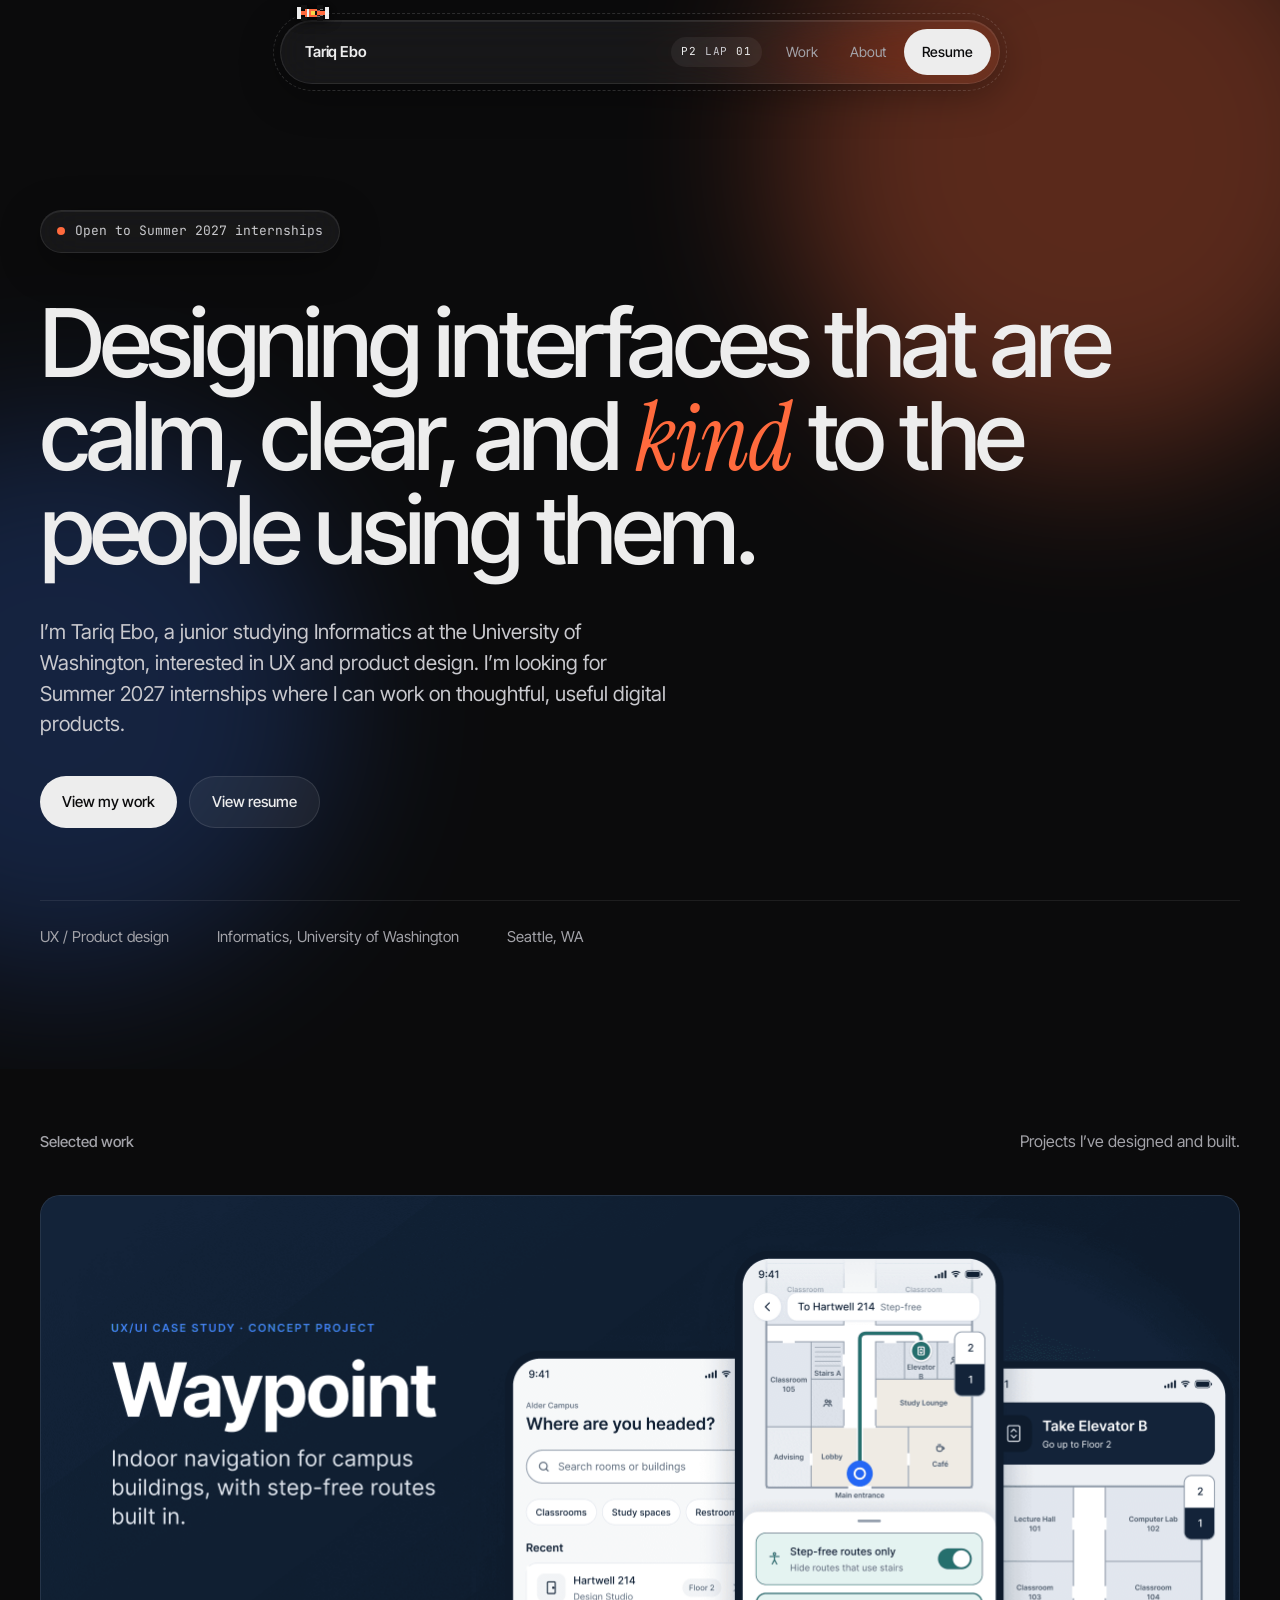
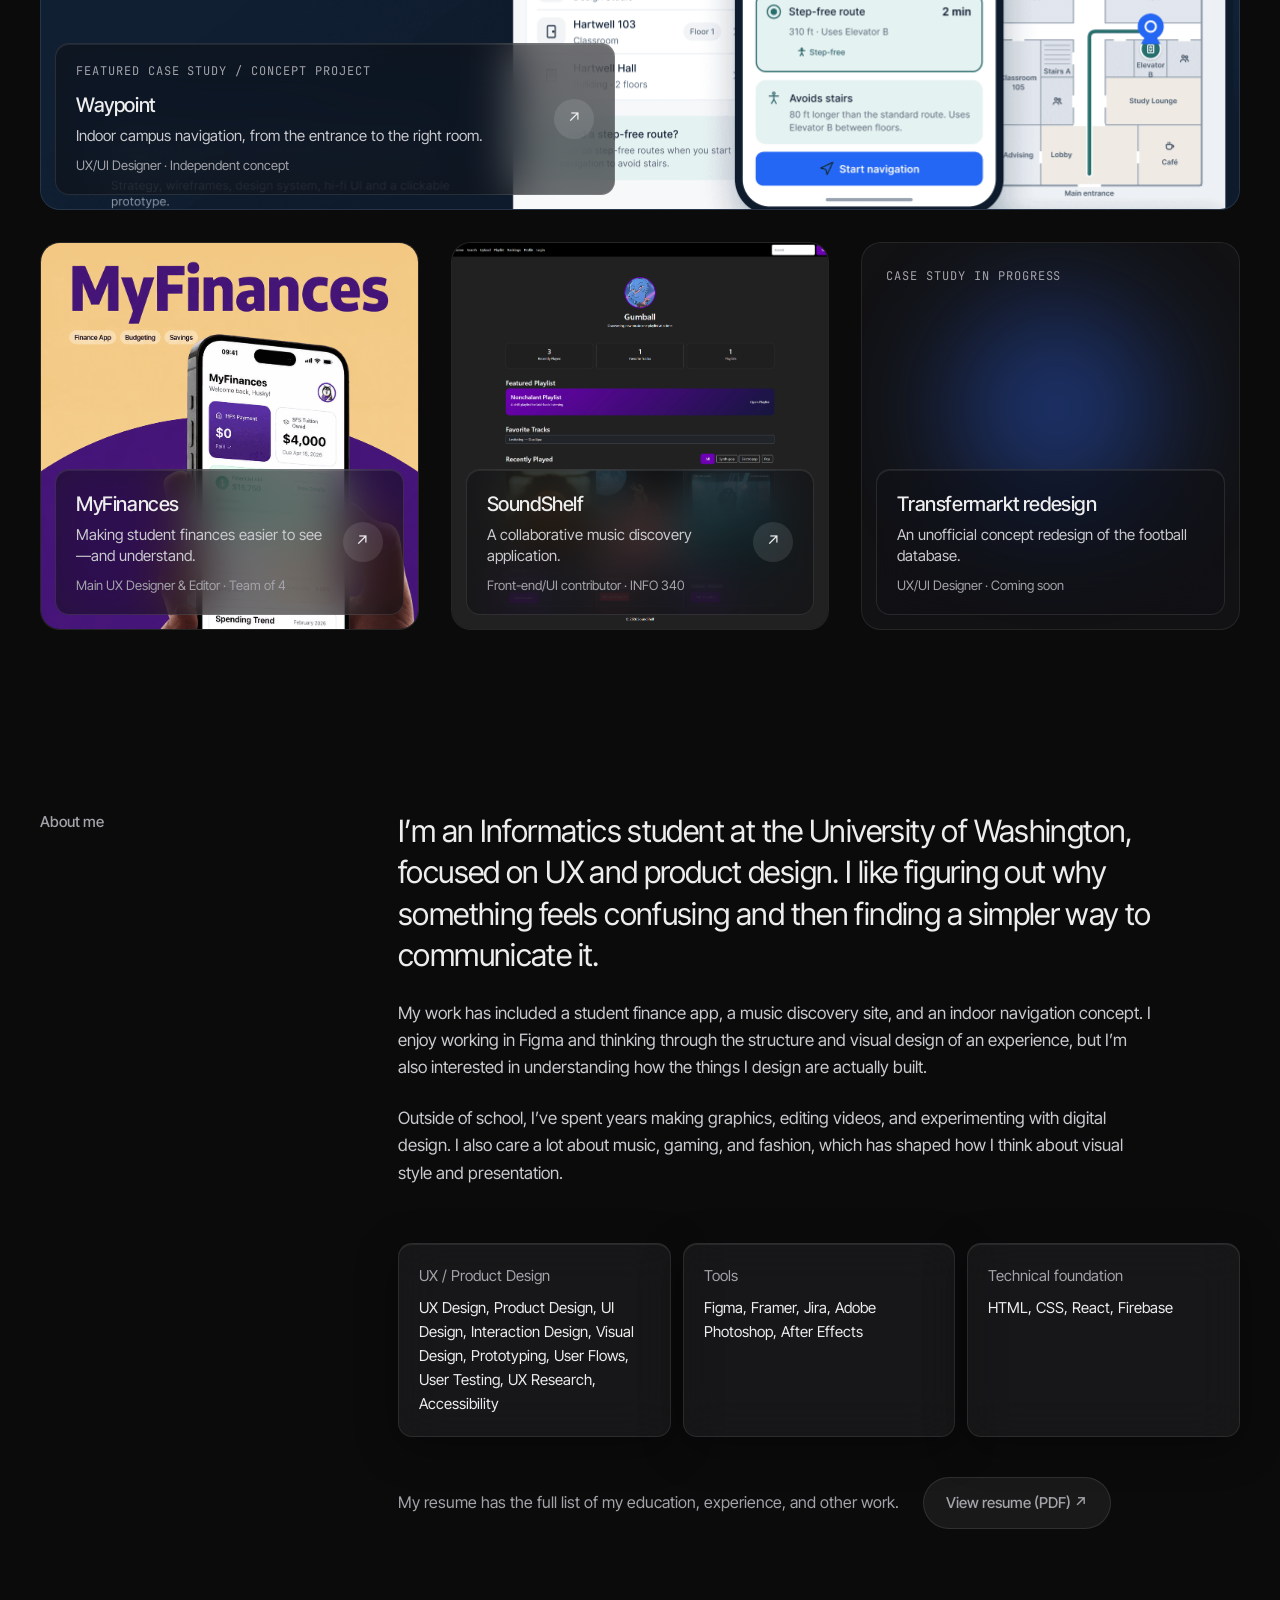
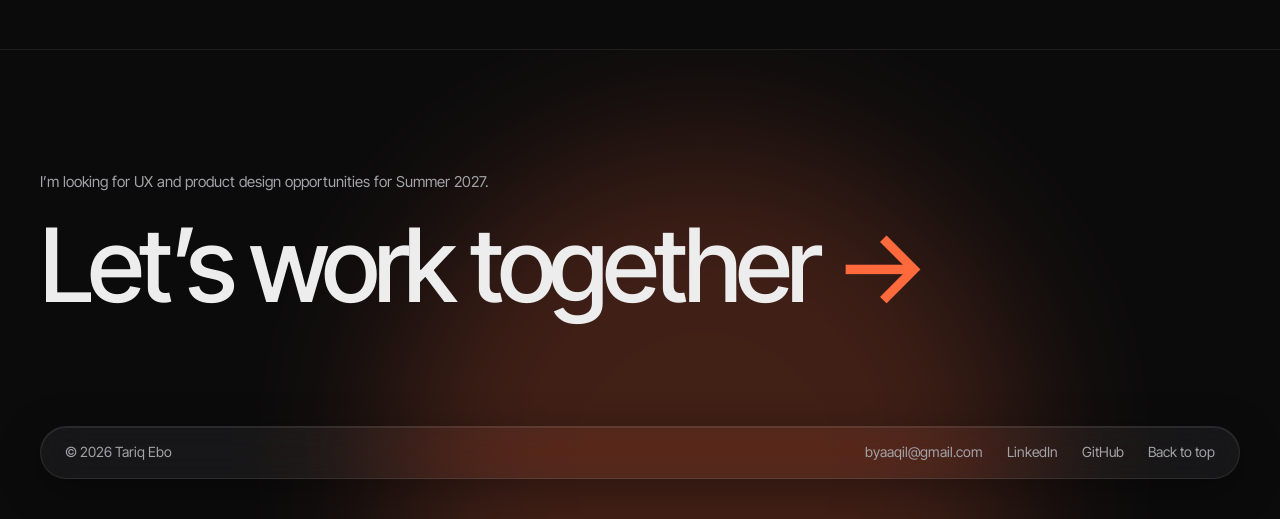
==== index.html @ 7fc63696 "Build portfolio site Plain HTML, CSS and a little JavaScript: home page, Waypoint and MyFinances cas" ====
<!doctype html>
<html lang="en">
<head>
  <meta charset="utf-8">
  <meta name="viewport" content="width=device-width, initial-scale=1">
  <title>Tariq Ebo — UX and product design</title>
  <meta name="description" content="Tariq Ebo is a UX-focused designer and Informatics student at the University of Washington. Case studies: Waypoint, MyFinances, SoundShelf.">
  <meta property="og:title" content="Tariq Ebo — UX and product design">
  <meta property="og:description" content="A UX-focused designer who makes digital products easier to understand and use.">
  <meta property="og:image" content="assets/img/waypoint/hero.png">
  <link rel="icon" href="assets/favicon.svg" type="image/svg+xml">
  <link rel="preconnect" href="https://fonts.googleapis.com">
  <link rel="preconnect" href="https://fonts.gstatic.com" crossorigin>
  <link href="https://fonts.googleapis.com/css2?family=Inter+Tight:wght@400;500;600&family=Instrument+Serif:ital@0;1&family=JetBrains+Mono:wght@400&display=swap" rel="stylesheet">
  <link rel="stylesheet" href="css/style.css">
  <script>document.documentElement.classList.add("js");</script>
</head>
<body>
  <a class="skip-link" href="#work">Skip to work</a>

  <!-- NAVIGATION (the cars are added by js/main.js) -->
  <div class="nav-shell">
    <nav class="nav glass" aria-label="Main">
      <a class="nav-brand" href="#top">Tariq Ebo</a>
      <div class="nav-links">
        <span class="lap-chip" aria-hidden="true"></span>
        <a class="text-link" href="#work">Work</a>
        <a class="text-link" href="#about">About</a>
        <a class="nav-cta" data-pit href="https://drive.google.com/file/d/1EJT7WIdHumrBzgWnmrdFnhgLevJQh3FU/view?usp=sharing" target="_blank" rel="noopener">Resume</a>
      </div>
    </nav>
  </div>

  <main id="top">
    <!-- HERO -->
    <header class="hero">
      <div class="glow-layer" aria-hidden="true">
        <div class="orb" style="top: -160px; right: -120px; width: 620px; height: 620px; background: var(--accent); opacity: 0.32"></div>
        <div class="orb" style="top: 420px; left: -220px; width: 560px; height: 560px; background: var(--blue); opacity: 0.22; animation-delay: -9s"></div>
      </div>
      <div class="wrap">
        <p class="status glass"><span class="status-dot"></span>Open to Summer 2027 internships</p>
        <h1>Designing interfaces that are calm, clear, and <span class="accent">kind</span> to the people using them.</h1>
        <p class="hero-intro">I’m Tariq Ebo, a junior studying Informatics at the University of Washington, interested in UX and product design. I’m looking for Summer 2027 internships where I can work on thoughtful, useful digital products.</p>
        <div class="hero-actions">
          <a class="btn btn-solid" href="#work">View my work</a>
          <a class="btn btn-ghost" data-pit href="https://drive.google.com/file/d/1EJT7WIdHumrBzgWnmrdFnhgLevJQh3FU/view?usp=sharing" target="_blank" rel="noopener">View resume</a>
        </div>
        <div class="hero-meta">
          <span>UX / Product design</span>
          <span>Informatics, University of Washington</span>
          <span>Seattle, WA</span>
        </div>
      </div>
    </header>

    <!-- SELECTED WORK
         To add a project: copy one <a class="card">…</a> block, change the link,
         image, and text. The first card (card-featured) is the wide one. -->
    <section class="section" id="work">
      <div class="wrap">
        <div class="section-head reveal">
          <h2>Selected work</h2>
          <p>Projects I’ve designed and built.</p>
        </div>

        <div class="work-grid">
          <a class="card card-featured reveal" href="work/waypoint.html">
            <img class="card-thumb" src="assets/img/waypoint/hero.png" width="2400" height="1350" alt="Waypoint mobile navigation concept showing three phone screens: campus search, step-free route choice and turn-by-turn indoor directions.">
            <div class="card-cap glass-strong">
              <div>
                <p class="kicker">Featured case study / Concept project</p>
                <h3 class="card-title">Waypoint</h3>
                <p class="card-text">Indoor campus navigation, from the entrance to the right room.</p>
                <p class="card-meta">UX/UI Designer · Independent concept</p>
              </div>
              <span class="card-arrow" aria-hidden="true">↗</span>
            </div>
          </a>

          <a class="card reveal" href="work/myfinances.html">
            <img class="card-thumb" src="assets/img/myfinances/cover.png" width="1007" height="1461" loading="lazy" alt="MyFinances cover: a phone showing the student finance dashboard.">
            <div class="card-cap glass-strong">
              <div>
                <h3 class="card-title">MyFinances</h3>
                <p class="card-text">Making student finances easier to see—and understand.</p>
                <p class="card-meta">Main UX Designer &amp; Editor · Team of 4</p>
              </div>
              <span class="card-arrow" aria-hidden="true">↗</span>
            </div>
          </a>

          <a class="card reveal" href="work/soundshelf.html">
            <img class="card-thumb" src="assets/img/soundshelf/profile.png" width="1920" height="1860" loading="lazy" alt="SoundShelf profile page with a listener’s avatar, activity counts, featured playlist and recently played tracks.">
            <div class="card-cap glass-strong">
              <div>
                <h3 class="card-title">SoundShelf</h3>
                <p class="card-text">A collaborative music discovery application.</p>
                <p class="card-meta">Front-end/UI contributor · INFO 340</p>
              </div>
              <span class="card-arrow" aria-hidden="true">↗</span>
            </div>
          </a>

          <!-- Transfermarkt: no case study page yet. When it's ready, change this
               <div> to <a class="card reveal" href="work/transfermarkt.html">, swap the
               glow + note for an <img class="card-thumb">, and add the arrow span. -->
          <div class="card card-soon reveal">
            <div class="card-glow" aria-hidden="true"></div>
            <p class="card-note kicker">Case study in progress</p>
            <div class="card-cap glass-strong">
              <div>
                <h3 class="card-title">Transfermarkt redesign</h3>
                <p class="card-text">An unofficial concept redesign of the football database.</p>
                <p class="card-meta">UX/UI Designer · Coming soon</p>
              </div>
            </div>
          </div>
        </div>
      </div>
    </section>

    <!-- AFTER HOURS (hidden until you have clips)
         To turn this on: delete the comment markers around the section and put
         your thumbnails in assets/img/play/.

    <section class="section" id="play">
      <div class="wrap">
        <div class="section-head reveal">
          <h2>After hours</h2>
          <p>AMVs, movie edits, and frame-by-frame animation.</p>
        </div>
        <div class="tiles">
          <figure class="shot"><img src="assets/img/play/clip-1.jpg" alt="Describe the clip"></figure>
          <figure class="shot"><img src="assets/img/play/clip-2.jpg" alt="Describe the clip"></figure>
          <figure class="shot"><img src="assets/img/play/clip-3.jpg" alt="Describe the clip"></figure>
        </div>
      </div>
    </section>
    -->

    <!-- ABOUT -->
    <section class="section" id="about">
      <div class="wrap about">
        <div class="about-label reveal">
          <h2>About me</h2>
        </div>
        <div class="about-body reveal">
          <p class="about-lead">I’m an Informatics student at the University of Washington, focused on UX and product design. I like figuring out why something feels confusing and then finding a simpler way to communicate it.</p>
          <p class="about-more">My work has included a student finance app, a music discovery site, and an indoor navigation concept. I enjoy working in Figma and thinking through the structure and visual design of an experience, but I’m also interested in understanding how the things I design are actually built.</p>
          <p class="about-more">Outside of school, I’ve spent years making graphics, editing videos, and experimenting with digital design. I also care a lot about music, gaming, and fashion, which has shaped how I think about visual style and presentation.</p>

          <div class="facts">
            <div class="fact glass">
              <div class="fact-label">UX / Product Design</div>
              <div>UX Design, Product Design, UI Design, Interaction Design, Visual Design, Prototyping, User Flows, User Testing, UX Research, Accessibility</div>
            </div>
            <div class="fact glass">
              <div class="fact-label">Tools</div>
              <div>Figma, Framer, Jira, Adobe Photoshop, After Effects</div>
            </div>
            <div class="fact glass">
              <div class="fact-label">Technical foundation</div>
              <div>HTML, CSS, React, Firebase</div>
            </div>
          </div>

          <div class="about-resume">
            <span>My resume has the full list of my education, experience, and other work.</span>
            <a class="btn btn-ghost" data-pit href="https://drive.google.com/file/d/1EJT7WIdHumrBzgWnmrdFnhgLevJQh3FU/view?usp=sharing" target="_blank" rel="noopener">View resume (PDF) ↗</a>
          </div>
        </div>
      </div>
    </section>
  </main>

  <!-- CONTACT + FOOTER -->
  <footer class="contact" id="contact">
    <div class="glow-layer" aria-hidden="true">
      <div class="orb" style="bottom: -260px; left: 30%; width: 640px; height: 640px; background: var(--accent); opacity: 0.22; animation-delay: -4s"></div>
    </div>
    <div class="wrap">
      <p class="contact-lead reveal">I’m looking for UX and product design opportunities for Summer 2027.</p>
      <a class="contact-big reveal" href="mailto:byaaqil@gmail.com">Let’s work together <span aria-hidden="true">→</span></a>
      <div class="footer-bar glass">
        <span>© 2026 Tariq Ebo</span>
        <div class="footer-links">
          <a class="text-link" href="mailto:byaaqil@gmail.com">byaaqil@gmail.com</a>
          <a class="text-link" href="https://www.linkedin.com/in/tariqebo" target="_blank" rel="noopener">LinkedIn</a>
          <a class="text-link" href="https://github.com/uhkeal" target="_blank" rel="noopener">GitHub</a>
          <a class="text-link" href="#top">Back to top</a>
        </div>
      </div>
    </div>
  </footer>

  <script src="js/main.js"></script>
</body>
</html>
---- css/style.css ----
/* ==========================================================================
   Tariq Ebo — portfolio styles
   One stylesheet for every page. Sections are in the order they appear:
   1. Design tokens (colors, fonts)   5. Home page
   2. Base                            6. Case study pages
   3. Shared pieces (glass, buttons)  7. Lightbox
   4. Navigation + the race           8. Motion + small screens
   ========================================================================== */

/* 1. Design tokens ---------------------------------------------------------
   Change a value here and it changes everywhere. --accent is the one loud
   color on the site: try #3978F6 (blue) or #C8F560 (lime). */
:root {
  --bg: #0b0b0c;
  --surface: #141416;
  --text: #ededed;
  --soft: #c9c9ce;
  --muted: #a3a3a9;
  --line: rgba(255, 255, 255, 0.08);
  --accent: #ff6a3d;
  --blue: #3978f6;

  --font-sans: "Inter Tight", system-ui, -apple-system, "Segoe UI", sans-serif;
  --font-serif: "Instrument Serif", Georgia, serif;
  --font-mono: "JetBrains Mono", ui-monospace, Menlo, monospace;

  --wrap: 1280px;
  --gutter: 40px;
  --radius: 20px;
}

/* 2. Base ------------------------------------------------------------------ */
*,
*::before,
*::after {
  box-sizing: border-box;
}

html {
  scroll-behavior: smooth;
  scroll-padding-top: 110px;
}

body {
  margin: 0;
  background: var(--bg);
  color: var(--text);
  font-family: var(--font-sans);
  font-size: 17px;
  line-height: 1.6;
  -webkit-font-smoothing: antialiased;
  overflow-x: clip;
}

img {
  max-width: 100%;
  height: auto;
  display: block;
}

a {
  color: inherit;
}

h1,
h2,
h3,
p,
ul,
ol,
figure {
  margin: 0;
}

:focus-visible {
  outline: 2px solid var(--accent);
  outline-offset: 3px;
  border-radius: 4px;
}

.wrap {
  max-width: var(--wrap);
  margin: 0 auto;
  padding: 0 var(--gutter);
}

.skip-link {
  position: absolute;
  left: 16px;
  top: -60px;
  z-index: 100;
  background: var(--text);
  color: var(--bg);
  padding: 10px 16px;
  border-radius: 8px;
  text-decoration: none;
}

.skip-link:focus {
  top: 16px;
}

/* 3. Shared pieces --------------------------------------------------------- */
.glass {
  background: rgba(255, 255, 255, 0.05);
  -webkit-backdrop-filter: blur(22px) saturate(160%);
  backdrop-filter: blur(22px) saturate(160%);
  border: 1px solid rgba(255, 255, 255, 0.09);
  box-shadow: inset 0 1px 0 rgba(255, 255, 255, 0.08), 0 10px 40px rgba(0, 0, 0, 0.35);
}

.glass-strong {
  background: rgba(18, 18, 20, 0.6);
  -webkit-backdrop-filter: blur(24px) saturate(160%);
  backdrop-filter: blur(24px) saturate(160%);
  border: 1px solid rgba(255, 255, 255, 0.1);
  box-shadow: inset 0 1px 0 rgba(255, 255, 255, 0.08);
}

/* Small uppercase label, e.g. "02 / THE PROBLEM" */
.kicker {
  font-family: var(--font-mono);
  font-size: 12px;
  letter-spacing: 0.08em;
  text-transform: uppercase;
  color: var(--muted);
}

/* The one bold move: an italic serif word in the accent color */
.accent {
  font-family: var(--font-serif);
  font-style: italic;
  font-weight: 400;
  letter-spacing: -0.02em;
  color: var(--accent);
}

.muted {
  color: var(--muted);
}

.btn {
  display: inline-flex;
  align-items: center;
  gap: 8px;
  padding: 13px 22px;
  border-radius: 999px;
  font-size: 15px;
  font-weight: 500;
  text-decoration: none;
  transition: transform 0.2s, background 0.2s;
}

.btn:hover {
  transform: translateY(-2px);
}

.btn-solid {
  background: var(--text);
  color: var(--bg);
}

.btn-ghost {
  background: rgba(255, 255, 255, 0.06);
  border: 1px solid rgba(255, 255, 255, 0.1);
}

.btn-ghost:hover {
  background: rgba(255, 255, 255, 0.1);
}

.text-link {
  color: var(--muted);
  text-decoration: none;
  transition: color 0.2s;
}

.text-link:hover {
  color: #fff;
}

/* Soft blurred light behind the glass */
.glow-layer {
  position: absolute;
  inset: 0;
  overflow: hidden;
  pointer-events: none;
}

.orb {
  position: absolute;
  border-radius: 50%;
  filter: blur(80px);
  animation: drift 18s ease-in-out infinite;
}

@keyframes drift {
  0%,
  100% {
    transform: translate(0, 0) scale(1);
  }
  50% {
    transform: translate(-40px, 30px) scale(1.08);
  }
}

/* 4. Navigation + the race -------------------------------------------------- */
.nav-shell {
  position: fixed;
  top: 20px;
  left: 0;
  right: 0;
  z-index: 50;
  padding: 0 20px;
  display: flex;
  justify-content: center;
  pointer-events: none;
}

.nav {
  position: relative;
  pointer-events: auto;
  width: 100%;
  max-width: 720px;
  border-radius: 999px;
  padding: 8px 8px 8px 24px;
  display: flex;
  gap: 12px;
  justify-content: space-between;
  align-items: center;
}

.nav-brand {
  text-decoration: none;
  font-size: 15px;
  font-weight: 600;
  letter-spacing: -0.01em;
  white-space: nowrap;
}

.nav-links {
  display: flex;
  gap: 4px;
  font-size: 14px;
  align-items: center;
}

.nav-links a {
  padding: 12px 14px;
  white-space: nowrap;
}

.nav-links .nav-cta {
  padding: 12px 18px;
  text-decoration: none;
  background: var(--text);
  color: var(--bg);
  border-radius: 999px;
  font-weight: 500;
}

/* Everything below in this section is drawn by js/main.js */
.race {
  position: absolute;
  inset: 0;
  pointer-events: none;
}

.race-track {
  position: absolute;
  inset: -8px;
  border-radius: 999px;
  border: 1px dashed rgba(255, 255, 255, 0.14);
}

.race-flag {
  position: absolute;
  top: -14px;
  left: 36px;
  width: 6px;
  height: 12px;
  background: conic-gradient(#ededed 25%, #111 0 50%, #ededed 0 75%, #111 0) 0 0 / 6px 6px;
}

.race-car,
.race-trail {
  position: absolute;
  top: 0;
  left: 0;
  offset-rotate: auto;
  offset-distance: 0%;
}

.race-car {
  width: 32px;
  height: 16px;
  filter: drop-shadow(0 0 6px rgba(0, 0, 0, 0.6));
}

.race-car svg {
  display: block;
}

.race-trail {
  width: 12px;
  height: 4px;
  border-radius: 2px;
  filter: blur(1px);
}

.lap-chip {
  font-family: var(--font-mono);
  font-size: 11px;
  letter-spacing: 0.08em;
  color: var(--soft);
  padding: 6px 10px;
  margin-right: 6px;
  border-radius: 999px;
  display: inline-flex;
  gap: 8px;
  align-items: center;
  white-space: nowrap;
  background: rgba(255, 255, 255, 0.06);
  transition: background 0.3s;
}

.lap-chip b {
  font-weight: 400;
  color: var(--text);
}

.lap-chip .drs {
  color: #3ddc84;
}

.lap-chip.is-fastest {
  background: #7b3fe4;
  color: #fff;
}

.radio {
  position: absolute;
  top: calc(100% + 18px);
  left: 50%;
  width: 300px;
  margin-left: -150px;
  border-radius: 12px;
  padding: 12px 16px;
  font-family: var(--font-mono);
  font-size: 12px;
  color: var(--soft);
  display: flex;
  gap: 10px;
  align-items: center;
  animation: radio-in 0.25s ease-out;
}

.radio::before {
  content: "";
  width: 8px;
  height: 8px;
  border-radius: 50%;
  background: #3ddc84;
  flex: none;
}

.radio b {
  font-weight: 400;
  color: var(--text);
}

@keyframes radio-in {
  from {
    opacity: 0;
    transform: translateY(-6px);
  }
  to {
    opacity: 1;
    transform: translateY(0);
  }
}

/* 5. Home page -------------------------------------------------------------- */
.hero {
  position: relative;
}

.hero .wrap {
  position: relative;
  padding-top: 210px;
  padding-bottom: 120px;
}

.status {
  display: inline-flex;
  align-items: center;
  gap: 10px;
  font-family: var(--font-mono);
  font-size: 13px;
  color: var(--soft);
  margin-bottom: 44px;
  padding: 10px 16px;
  border-radius: 999px;
}

.status-dot {
  width: 8px;
  height: 8px;
  border-radius: 50%;
  background: var(--accent);
  animation: pulse 2.4s ease-in-out infinite;
}

@keyframes pulse {
  0%,
  100% {
    opacity: 1;
  }
  50% {
    opacity: 0.35;
  }
}

.hero h1 {
  font-weight: 500;
  font-size: clamp(44px, 7.4vw, 112px);
  line-height: 0.98;
  letter-spacing: -0.045em;
  max-width: 1120px;
}

.hero-intro {
  margin-top: 40px;
  max-width: 640px;
  font-size: clamp(18px, 1.6vw, 21px);
  line-height: 1.5;
  color: var(--soft);
}

.hero-actions {
  margin-top: 36px;
  display: flex;
  flex-wrap: wrap;
  gap: 12px;
}

.hero-meta {
  margin-top: 72px;
  display: flex;
  flex-wrap: wrap;
  gap: 16px 48px;
  font-size: 15px;
  color: var(--muted);
  border-top: 1px solid var(--line);
  padding-top: 24px;
}

.section {
  position: relative;
  padding: 60px 0 120px;
}

.section-head {
  display: flex;
  flex-wrap: wrap;
  justify-content: space-between;
  align-items: baseline;
  gap: 12px 24px;
  margin-bottom: 40px;
}

.section-head h2 {
  font-size: 15px;
  font-weight: 500;
  color: var(--muted);
}

.section-head p {
  font-size: 16px;
  color: var(--muted);
  max-width: 440px;
}

/* Project cards */
.work-grid {
  display: grid;
  grid-template-columns: repeat(3, minmax(0, 1fr));
  gap: 32px;
}

.card {
  position: relative;
  display: block;
  aspect-ratio: 4 / 4.1;
  border-radius: var(--radius);
  overflow: hidden;
  background: #121214;
  border: 1px solid var(--line);
  color: var(--text);
  text-decoration: none;
}

.card-featured {
  grid-column: 1 / -1;
  aspect-ratio: 16 / 8.2;
  background: #14243a;
}

.card-thumb {
  position: absolute;
  inset: 0;
  width: 100%;
  height: 100%;
  object-fit: cover;
  object-position: center top;
  transition: transform 0.7s cubic-bezier(0.2, 0.7, 0.2, 1);
}

a.card:hover .card-thumb {
  transform: scale(1.04);
}

.card-cap {
  position: absolute;
  left: 14px;
  right: 14px;
  bottom: 14px;
  border-radius: 14px;
  padding: 18px 20px;
  display: flex;
  justify-content: space-between;
  gap: 16px;
  align-items: center;
  transition: transform 0.4s cubic-bezier(0.2, 0.7, 0.2, 1);
}

.card-featured .card-cap {
  right: auto;
  width: min(560px, calc(100% - 28px));
}

a.card:hover .card-cap {
  transform: translateY(-6px);
}

.card-cap .kicker {
  margin-bottom: 8px;
}

.card-title {
  font-size: 20px;
  font-weight: 500;
  letter-spacing: -0.02em;
}

.card-text {
  font-size: 15px;
  color: var(--soft);
  margin-top: 4px;
  line-height: 1.45;
}

.card-meta {
  font-size: 13px;
  color: var(--muted);
  margin-top: 8px;
}

.card-arrow {
  flex: none;
  width: 40px;
  height: 40px;
  border-radius: 50%;
  background: rgba(255, 255, 255, 0.1);
  display: flex;
  align-items: center;
  justify-content: center;
  font-size: 16px;
  transition: transform 0.3s;
}

a.card:hover .card-arrow {
  transform: translate(3px, -3px);
}

/* A card with no screenshot yet */
.card-soon .card-glow {
  position: absolute;
  top: 16%;
  left: 24%;
  width: 55%;
  aspect-ratio: 1;
  border-radius: 50%;
  background: #2f6bff;
  opacity: 0.4;
  filter: blur(60px);
}

.card-soon .card-note {
  position: absolute;
  top: 24px;
  left: 24px;
  right: 24px;
}

/* About */
.about {
  display: flex;
  flex-wrap: wrap;
  gap: 32px 64px;
}

.about-label {
  flex: 1 1 200px;
  min-width: 0;
}

.about-label h2 {
  font-size: 15px;
  font-weight: 500;
  color: var(--muted);
}

.about-body {
  flex: 3 1 560px;
  min-width: 0;
}

.about-lead {
  font-size: clamp(24px, 2.4vw, 32px);
  line-height: 1.35;
  letter-spacing: -0.02em;
}

.about-body p + p {
  margin-top: 24px;
}

.about-body .about-more {
  color: var(--soft);
  max-width: 760px;
}

.facts {
  margin-top: 56px;
  display: grid;
  grid-template-columns: repeat(auto-fit, minmax(230px, 1fr));
  gap: 12px;
  font-size: 15px;
}

.fact {
  border-radius: 14px;
  padding: 20px;
}

.fact-label {
  color: var(--muted);
  margin-bottom: 8px;
}

.about-resume {
  margin-top: 40px;
  display: flex;
  flex-wrap: wrap;
  gap: 16px 24px;
  align-items: center;
  color: var(--muted);
  font-size: 16px;
}

/* Contact + footer */
.contact {
  position: relative;
  border-top: 1px solid var(--line);
}

.contact .wrap {
  position: relative;
  padding-top: 120px;
  padding-bottom: 40px;
}

.contact-lead {
  font-size: 15px;
  color: var(--muted);
  margin-bottom: 20px;
}

.contact-big {
  display: inline-block;
  text-decoration: none;
  font-weight: 500;
  font-size: clamp(44px, 8vw, 120px);
  letter-spacing: -0.05em;
  line-height: 1;
}

.contact-big span {
  color: var(--accent);
  display: inline-block;
  transition: transform 0.3s;
}

.contact-big:hover span {
  transform: translateX(10px);
}

.footer-bar {
  margin-top: 110px;
  border-radius: 999px;
  padding: 14px 24px;
  display: flex;
  flex-wrap: wrap;
  gap: 12px 20px;
  justify-content: space-between;
  align-items: center;
  font-size: 14px;
  color: var(--muted);
}

.footer-links {
  display: flex;
  gap: 8px 24px;
  flex-wrap: wrap;
}

/* 6. Case study pages -------------------------------------------------------- */
.case-hero {
  position: relative;
}

.case-hero .wrap {
  position: relative;
  padding-top: 190px;
  padding-bottom: 64px;
}

.case-hero h1 {
  margin-top: 24px;
  font-weight: 500;
  font-size: clamp(56px, 10vw, 152px);
  line-height: 0.92;
  letter-spacing: -0.055em;
}

.case-lead {
  margin-top: 32px;
  max-width: 800px;
  font-size: clamp(21px, 2.2vw, 30px);
  line-height: 1.35;
  letter-spacing: -0.015em;
  color: var(--soft);
}

.case-meta {
  margin-top: 56px;
  display: grid;
  grid-template-columns: repeat(auto-fit, minmax(190px, 1fr));
  gap: 24px 32px;
  border-radius: 18px;
  padding: 24px 28px;
  font-size: 15px;
}

.case-meta dt {
  color: var(--muted);
  margin-bottom: 6px;
}

.case-meta dd {
  margin: 0;
}

.case-intro {
  margin-top: 32px;
  display: flex;
  flex-wrap: wrap;
  gap: 20px 40px;
  align-items: center;
  justify-content: space-between;
}

.case-intro p {
  max-width: 720px;
  color: var(--muted);
}

/* A block of a case study: label on the left, content on the right */
.block {
  padding-top: 120px;
  display: flex;
  flex-wrap: wrap;
  gap: 24px 64px;
}

.block-label {
  flex: 1 1 200px;
  min-width: 0;
}

.block-body {
  flex: 3 1 560px;
  min-width: 0;
}

.block-body > * + * {
  margin-top: 24px;
}

.block-body h2 {
  font-weight: 500;
  font-size: clamp(30px, 3.4vw, 48px);
  line-height: 1.1;
  letter-spacing: -0.03em;
}

.block-body h3 {
  font-weight: 500;
  font-size: 22px;
  letter-spacing: -0.02em;
  line-height: 1.25;
}

.block-body > h3 {
  margin-top: 56px;
}

.block-body p,
.block-body li {
  color: var(--soft);
  max-width: 720px;
}

.block-body .small {
  font-size: 15px;
  color: var(--muted);
}

.full {
  padding-top: 56px;
}

/* Images */
.shot {
  border-radius: 14px;
  overflow: hidden;
  border: 1px solid var(--line);
  background: var(--surface);
}

.shot img {
  width: 100%;
}

.shot-hero {
  border-radius: var(--radius);
}

figure figcaption {
  margin-top: 12px;
  font-size: 14px;
  color: var(--muted);
  max-width: 720px;
}

[data-zoom] {
  cursor: zoom-in;
}

.phones {
  display: flex;
  flex-wrap: wrap;
  gap: 20px;
}

.phones figure {
  flex: 0 1 240px;
  min-width: 150px;
}

.phones img {
  border-radius: 26px;
  border: 1px solid var(--line);
}

.pair {
  display: grid;
  grid-template-columns: repeat(auto-fit, minmax(260px, 1fr));
  gap: 20px;
  align-items: start;
}

/* Small bordered cards in a grid */
.tiles {
  display: grid;
  grid-template-columns: repeat(auto-fit, minmax(230px, 1fr));
  gap: 12px;
}

.tile {
  border: 1px solid var(--line);
  border-radius: 14px;
  padding: 22px;
  background: rgba(255, 255, 255, 0.02);
}

.tile > * + * {
  margin-top: 10px;
}

.tile h3,
.tile h4 {
  margin: 0;
  font-weight: 500;
  font-size: 19px;
  letter-spacing: -0.015em;
  line-height: 1.3;
}

.tile .kicker + h3,
.tile .kicker + h4 {
  margin-top: 10px;
}

.tile p {
  font-size: 15.5px;
  line-height: 1.55;
}

.tile .label {
  display: block;
  font-family: var(--font-mono);
  font-size: 11px;
  letter-spacing: 0.08em;
  text-transform: uppercase;
  color: var(--muted);
  margin-bottom: 2px;
}

/* Rows with a divider, e.g. the journey steps */
.rows {
  border-top: 1px solid var(--line);
}

.rows-item {
  display: flex;
  flex-wrap: wrap;
  gap: 12px 32px;
  padding: 24px 0;
  border-bottom: 1px solid var(--line);
}

.rows-title {
  flex: 1 1 200px;
  min-width: 0;
}

.rows-title h3,
.rows-title h4 {
  margin: 6px 0 0;
  font-weight: 500;
  font-size: 22px;
  letter-spacing: -0.02em;
}

.rows-body {
  flex: 2.4 1 320px;
  min-width: 0;
  display: grid;
  grid-template-columns: repeat(auto-fit, minmax(140px, 1fr));
  gap: 16px 24px;
  font-size: 15.5px;
}

.rows-body .label {
  display: block;
  font-family: var(--font-mono);
  font-size: 11px;
  letter-spacing: 0.08em;
  text-transform: uppercase;
  color: var(--muted);
  margin-bottom: 4px;
}

.tag {
  display: inline-block;
  font-family: var(--font-mono);
  font-size: 11px;
  letter-spacing: 0.06em;
  text-transform: uppercase;
  padding: 4px 10px;
  border-radius: 999px;
  border: 1px solid rgba(255, 255, 255, 0.16);
  color: var(--soft);
}

/* A quiet boxed note */
.note {
  border: 1px solid var(--line);
  border-radius: 16px;
  padding: 28px 32px;
  background: rgba(255, 255, 255, 0.02);
}

.note > * + * {
  margin-top: 12px;
}

/* Color change rows on the Waypoint page */
.swatch-row {
  display: flex;
  flex-wrap: wrap;
  gap: 8px 16px;
  align-items: center;
  font-size: 15.5px;
  color: var(--soft);
}

.swatch {
  display: inline-flex;
  align-items: center;
  gap: 8px;
  font-family: var(--font-mono);
  font-size: 13px;
  color: var(--text);
}

.swatch i {
  width: 18px;
  height: 18px;
  border-radius: 5px;
  border: 1px solid rgba(255, 255, 255, 0.2);
}

/* One key screen on the Waypoint page */
.moment {
  padding-top: 80px;
}

.moment-head {
  display: flex;
  align-items: baseline;
  gap: 16px;
  margin-bottom: 24px;
}

.moment-head h3 {
  font-weight: 500;
  font-size: clamp(24px, 2.6vw, 34px);
  letter-spacing: -0.025em;
}

.moment .shot-phones {
  display: none;
}

.why {
  margin-top: 24px;
  display: flex;
  flex-wrap: wrap;
  gap: 8px 64px;
}

.why-label {
  flex: 1 1 200px;
  min-width: 0;
}

.why-label .principle {
  margin-top: 8px;
  font-size: 16px;
  color: var(--text);
}

.why-text {
  flex: 3 1 560px;
  min-width: 0;
  color: var(--soft);
}

.why-text p {
  max-width: 720px;
}

/* Bottom of a case study: back + next project */
.next {
  display: block;
  text-decoration: none;
  margin-top: 160px;
  border-top: 1px solid var(--line);
}

.next .wrap {
  padding-top: 72px;
  padding-bottom: 96px;
  display: flex;
  flex-wrap: wrap;
  justify-content: space-between;
  align-items: flex-end;
  gap: 24px;
}

.next-label {
  font-size: 15px;
  color: var(--muted);
  margin-bottom: 16px;
}

.next-title {
  font-weight: 500;
  font-size: clamp(40px, 7vw, 100px);
  letter-spacing: -0.05em;
  line-height: 1;
}

.next-title span {
  color: var(--accent);
  display: inline-block;
  transition: transform 0.3s;
}

.next:hover .next-title span {
  transform: translateX(10px);
}

.case-footer {
  border-top: 1px solid var(--line);
}

.case-footer .wrap {
  padding-top: 28px;
  padding-bottom: 40px;
  display: flex;
  flex-wrap: wrap;
  gap: 12px 24px;
  justify-content: space-between;
  font-size: 14px;
  color: var(--muted);
}

/* 7. Lightbox (click an image to see it full size) --------------------------- */
.lightbox {
  border: 0;
  padding: 0;
  background: transparent;
  max-width: 96vw;
  max-height: 96vh;
  overflow: auto;
  border-radius: 12px;
}

.lightbox::backdrop {
  background: rgba(0, 0, 0, 0.85);
  backdrop-filter: blur(6px);
}

.lightbox img {
  max-width: none;
  width: auto;
  max-height: none;
  cursor: zoom-out;
}

.lightbox.fit img {
  max-width: 96vw;
  max-height: 96vh;
}

/* 8. Motion + small screens --------------------------------------------------- */
/* Fade sections in as they scroll into view. Only when JavaScript is running. */
.js .reveal {
  opacity: 0;
  transform: translateY(18px);
  transition: opacity 0.7s ease, transform 0.7s cubic-bezier(0.2, 0.7, 0.2, 1);
}

.js .reveal.is-visible {
  opacity: 1;
  transform: none;
}

@media (prefers-reduced-motion: reduce) {
  html {
    scroll-behavior: auto;
  }
  .orb,
  .status-dot {
    animation: none;
  }
  .js .reveal {
    opacity: 1;
    transform: none;
    transition: none;
  }
  .race-trail {
    display: none;
  }
}

@media (max-width: 1000px) {
  .work-grid {
    grid-template-columns: repeat(2, minmax(0, 1fr));
  }
}

@media (max-width: 760px) {
  :root {
    --gutter: 20px;
  }
  body {
    font-size: 16px;
  }
  .lap-chip {
    display: none;
  }
  .glow-layer .orb {
    opacity: 0.18 !important;
  }
  .nav {
    padding-left: 18px;
  }
  .nav-links a {
    padding: 10px 9px;
  }
  .nav-links .nav-cta {
    padding: 10px 14px;
  }
  .radio {
    width: 260px;
    margin-left: -130px;
  }
  .hero .wrap {
    padding-top: 150px;
    padding-bottom: 72px;
  }
  .case-hero .wrap {
    padding-top: 140px;
  }
  .section {
    padding: 40px 0 80px;
  }
  .work-grid {
    grid-template-columns: minmax(0, 1fr);
    gap: 20px;
  }
  .card,
  .card-featured {
    aspect-ratio: 4 / 4.4;
  }
  .card-featured .card-thumb {
    object-position: 68% top;
  }
  .card-featured .card-cap {
    right: 14px;
    width: auto;
  }
  .block {
    padding-top: 80px;
  }
  .moment {
    padding-top: 56px;
  }
  .moment .shot-wide {
    display: none;
  }
  .moment .shot-phones {
    display: flex;
    flex-wrap: nowrap;
    overflow-x: auto;
    gap: 14px;
    padding-bottom: 8px;
    scroll-snap-type: x mandatory;
  }
  .moment .shot-phones figure {
    flex: 0 0 72%;
    scroll-snap-align: start;
  }
  .footer-bar {
    border-radius: 20px;
    margin-top: 72px;
  }
  .next {
    margin-top: 100px;
  }
}
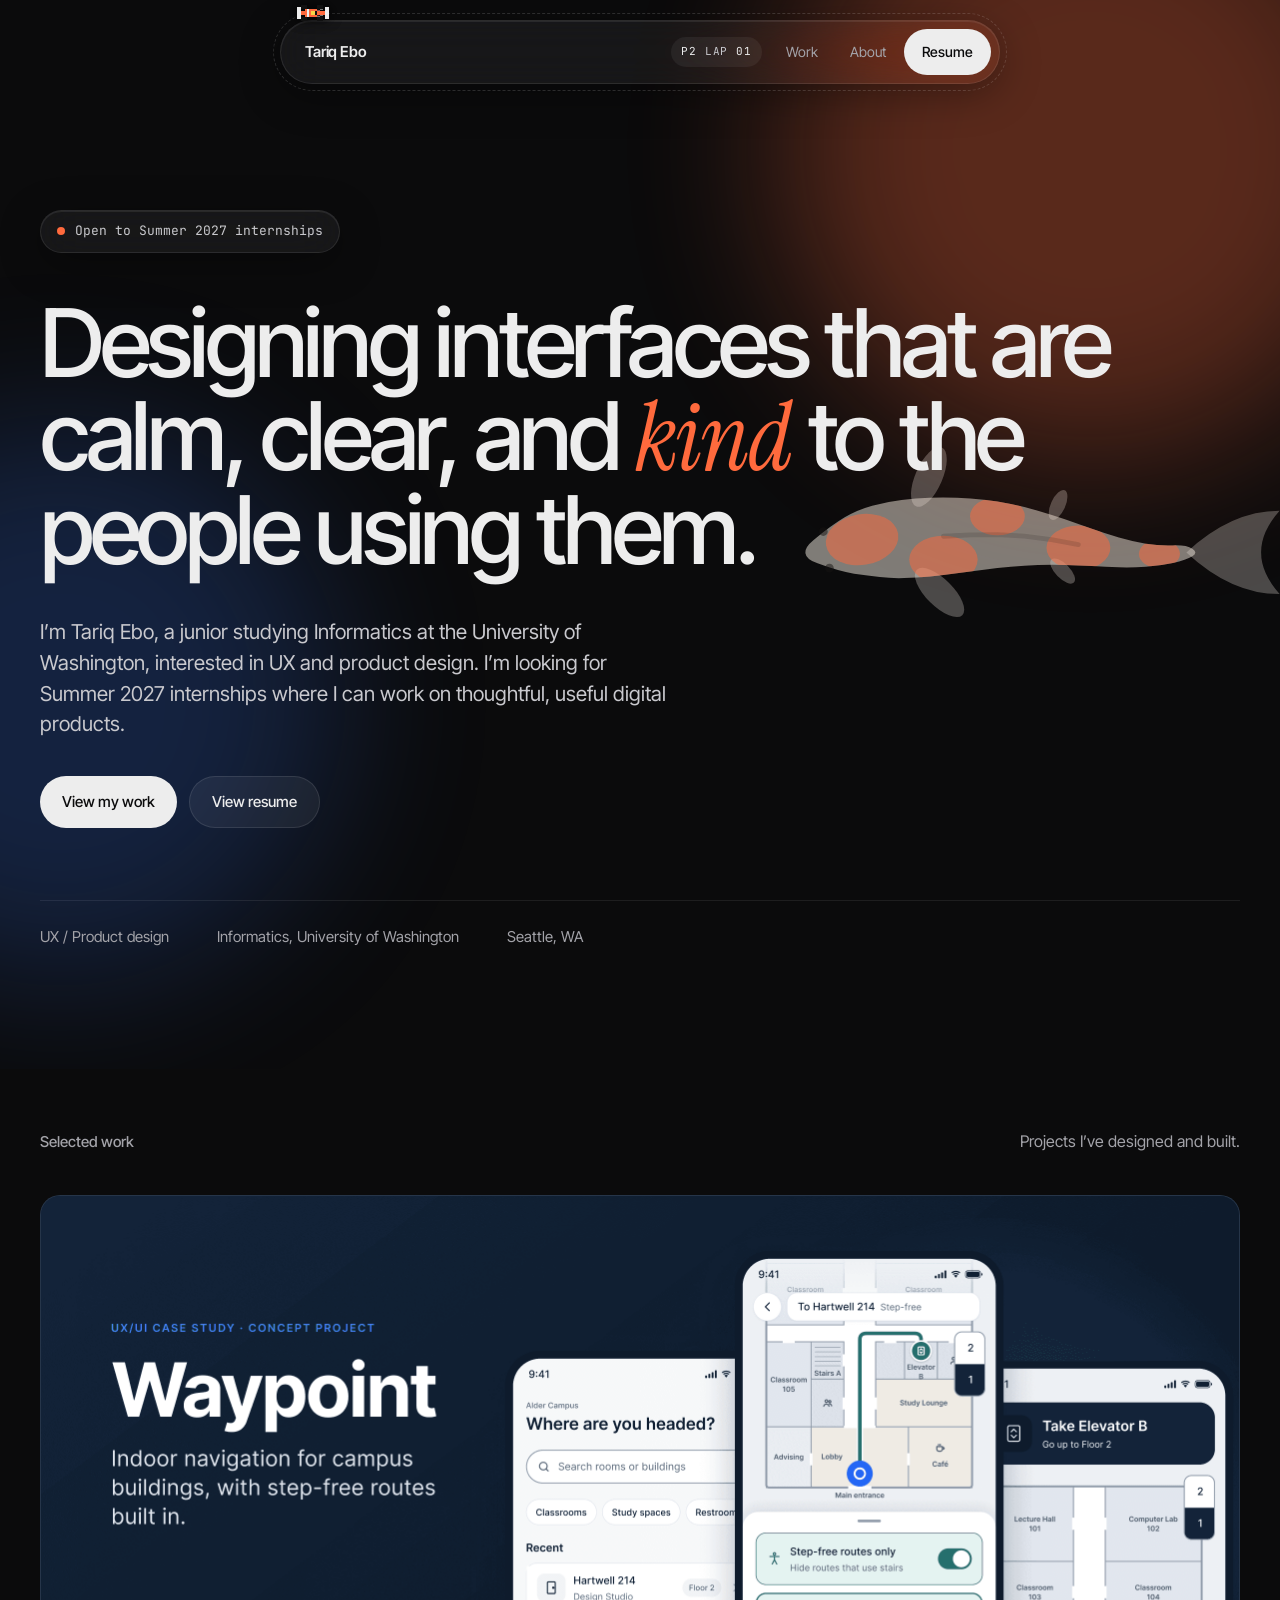
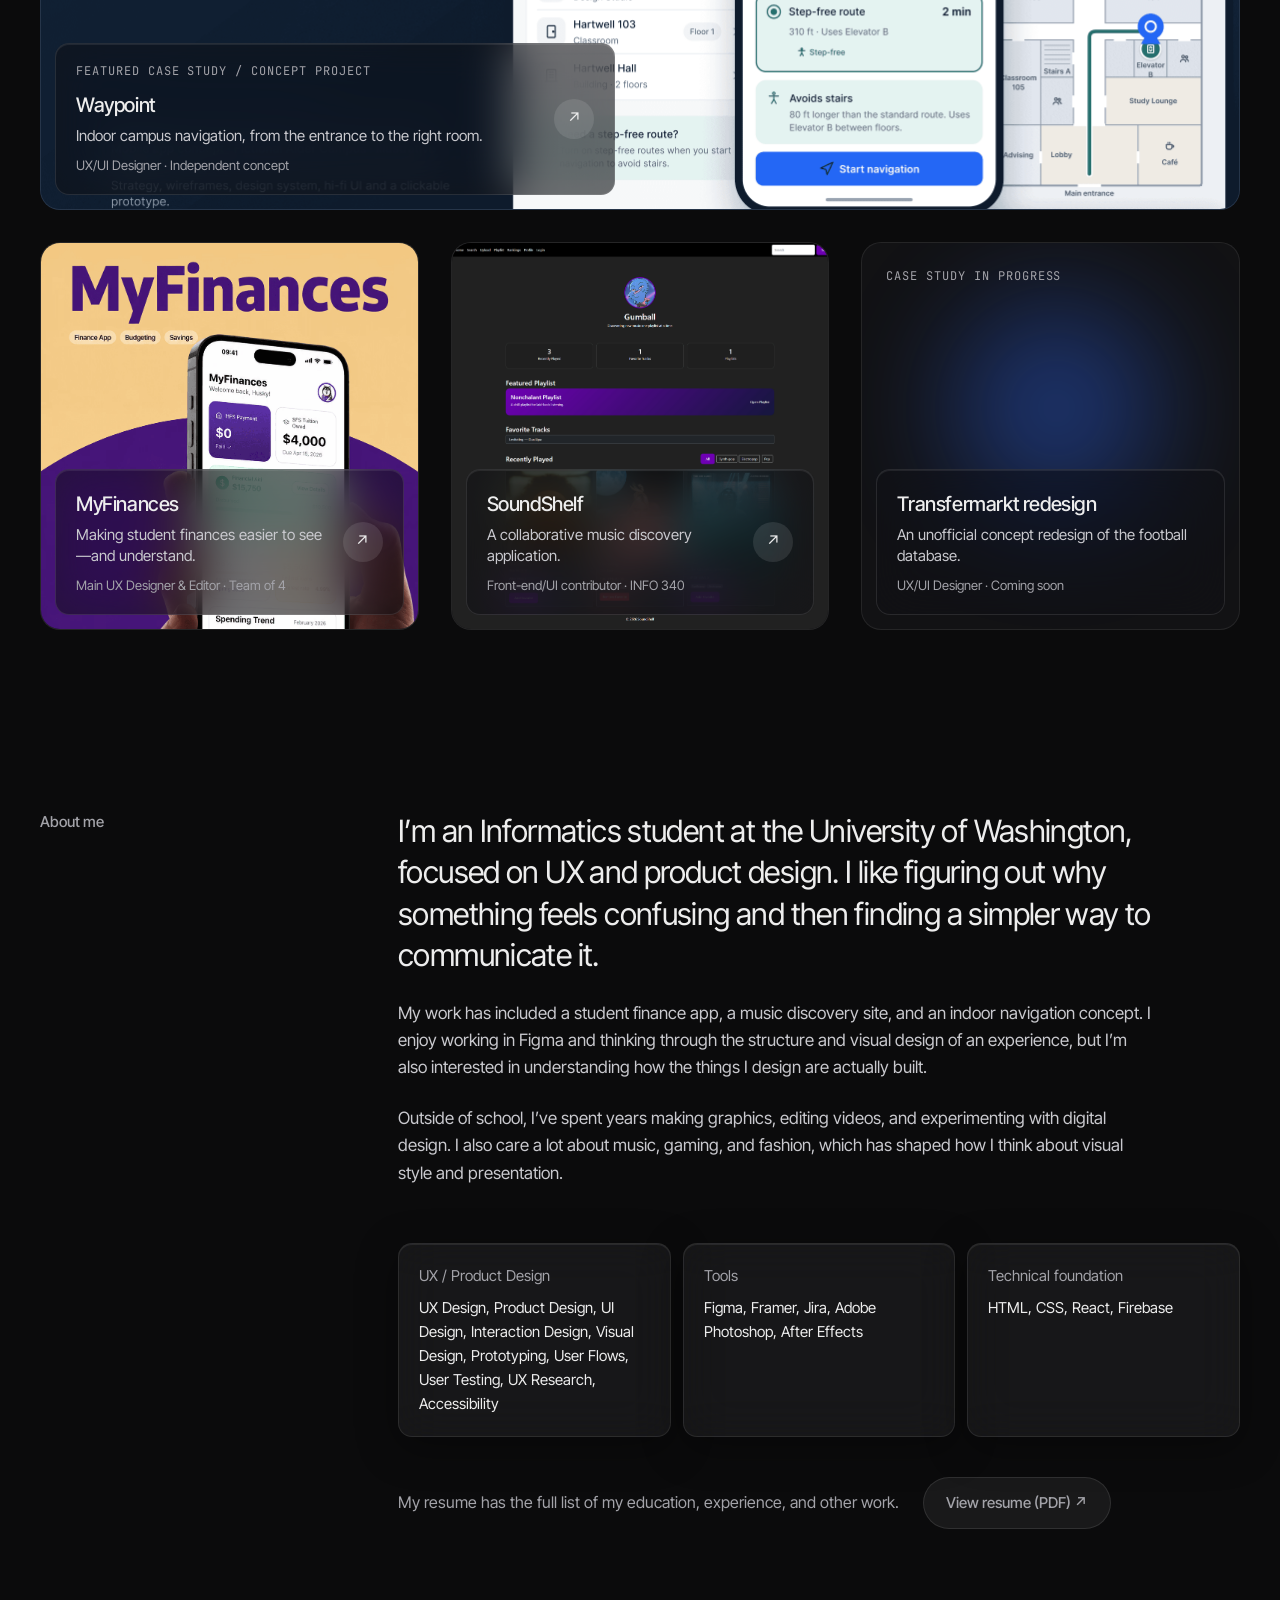
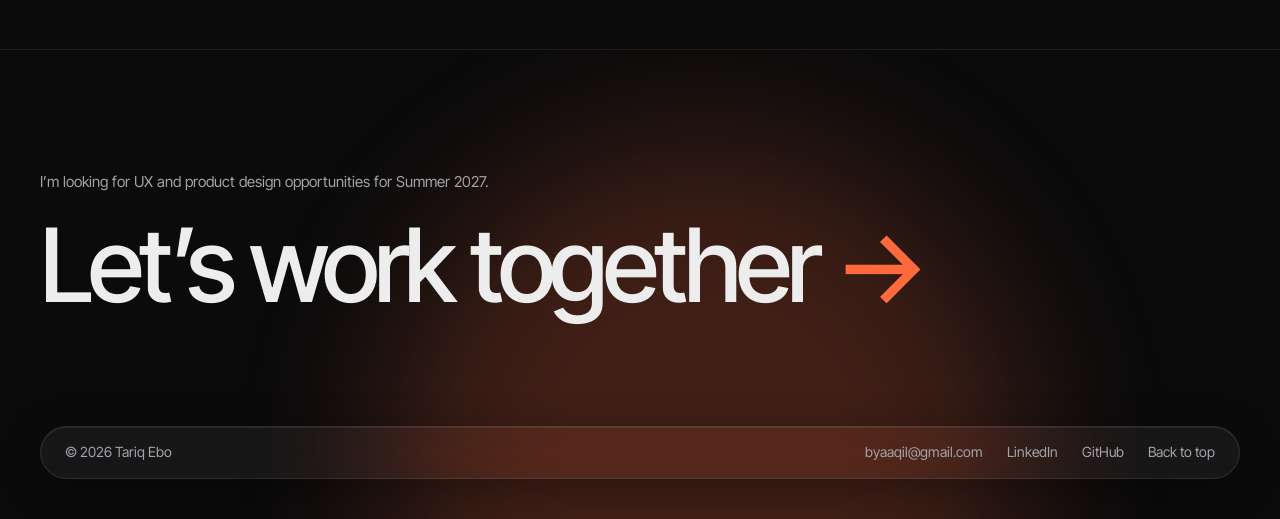
==== commit 95ef49a5: "Add interactive koi pond background A large koi swims on a canvas fixed behind every page. The curso" ====
--- a/index.html
+++ b/index.html
@@ -195,5 +195,6 @@
   </footer>
 
   <script src="js/main.js"></script>
+  <script src="js/koi.js"></script>
 </body>
 </html>
--- a/css/style.css
+++ b/css/style.css
@@ -98,6 +98,17 @@
 
 .skip-link:focus {
   top: 16px;
+}
+
+/* The koi pond: a canvas fixed behind everything, drawn by js/koi.js.
+   Clicks pass straight through it to the page. */
+.pond {
+  position: fixed;
+  inset: 0;
+  width: 100%;
+  height: 100%;
+  z-index: -1;
+  pointer-events: none;
 }
 
 /* 3. Shared pieces --------------------------------------------------------- */
